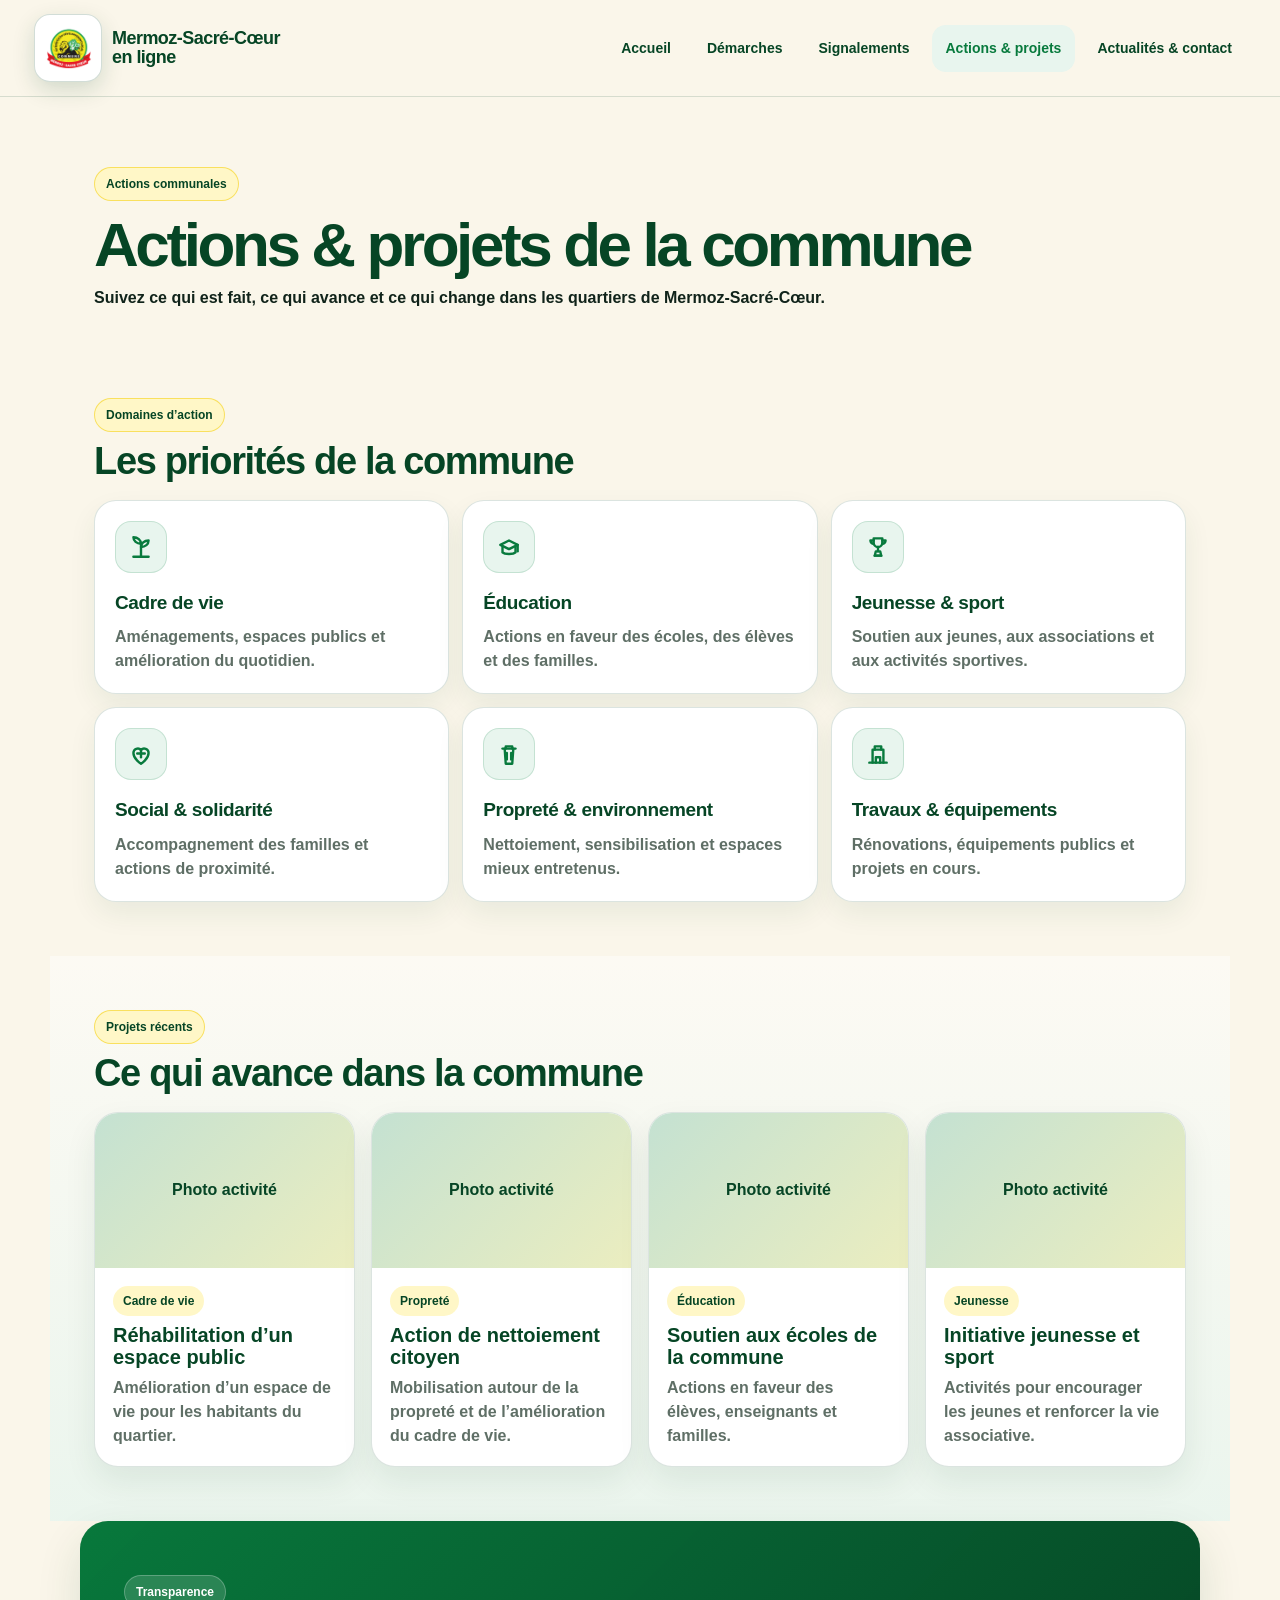
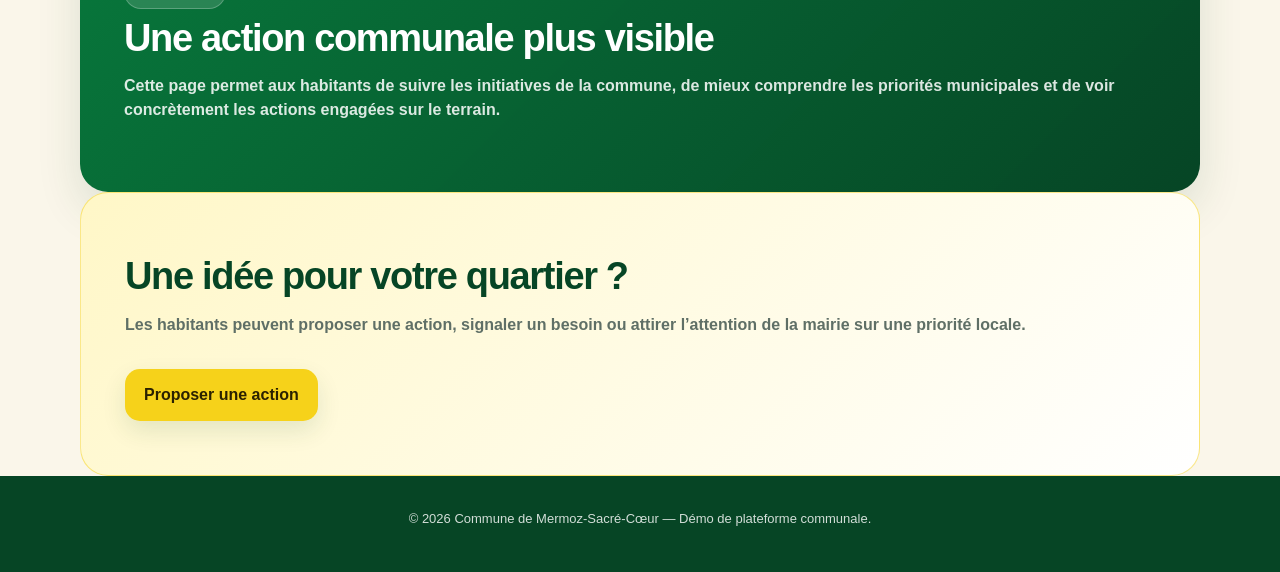
==== actions.html @ ed6dd38a "Create municipal demo website for Mermoz Sacre Coeur" ====
<!DOCTYPE html>
<html lang="fr">
<head>
  <meta charset="UTF-8" />
  <meta name="viewport" content="width=device-width, initial-scale=1.0" />

  <title>Actions & projets | Mermoz-Sacré-Cœur en ligne</title>

  <meta
    name="description"
    content="Découvrez les actions et projets de la commune de Mermoz-Sacré-Cœur : cadre de vie, éducation, jeunesse, solidarité, propreté et équipements."
  />

  <link rel="stylesheet" href="style.css" />
</head>

<body>
  <header class="site-header">
    <a href="index.html" class="brand" aria-label="Accueil">
      <img src="assets/logo-mairie.png" alt="Logo Commune de Mermoz-Sacré-Cœur" class="brand-logo" />
      <span class="brand-text">Mermoz-Sacré-Cœur<br />en ligne</span>
    </a>

    <button class="menu-toggle" aria-label="Ouvrir le menu">
      <span></span>
      <span></span>
      <span></span>
    </button>

    <nav class="nav-menu">
      <a href="index.html">Accueil</a>
      <a href="demarches.html">Démarches</a>
      <a href="signalements.html">Signalements</a>
      <a href="actions.html" class="active">Actions & projets</a>
      <a href="actualites-contact.html">Actualités & contact</a>
    </nav>
  </header>

  <main>
    <section class="section page-hero">
      <span class="badge">Actions communales</span>
      <h1>Actions & projets de la commune</h1>
      <p>
        Suivez ce qui est fait, ce qui avance et ce qui change dans les quartiers
        de Mermoz-Sacré-Cœur.
      </p>
    </section>

    <section class="section">
      <div class="section-heading">
        <span class="eyebrow">Domaines d’action</span>
        <h2>Les priorités de la commune</h2>
      </div>

      <div class="card-grid service-grid">
        <article class="feature-card">
          <span class="icon">
            <svg viewBox="0 0 24 24" aria-hidden="true">
              <path d="M12 21V9" />
              <path d="M12 9C8 9 5 6.5 5 3c4 0 7 2.5 7 6z" />
              <path d="M12 12c4 0 7-2.5 7-6-4 0-7 2.5-7 6z" />
              <path d="M5 21h14" />
            </svg>
          </span>
          <h3>Cadre de vie</h3>
          <p>Aménagements, espaces publics et amélioration du quotidien.</p>
        </article>

        <article class="feature-card">
          <span class="icon">
            <svg viewBox="0 0 24 24" aria-hidden="true">
              <path d="M4 10l8-4 8 4-8 4z" />
              <path d="M6 12v5c2 2 10 2 12 0v-5" />
              <path d="M20 10v6" />
            </svg>
          </span>
          <h3>Éducation</h3>
          <p>Actions en faveur des écoles, des élèves et des familles.</p>
        </article>

        <article class="feature-card">
          <span class="icon">
            <svg viewBox="0 0 24 24" aria-hidden="true">
              <path d="M8 4h8v4a4 4 0 0 1-8 0V4z" />
              <path d="M8 6H5a3 3 0 0 0 3 3" />
              <path d="M16 6h3a3 3 0 0 1-3 3" />
              <path d="M12 12v4" />
              <path d="M9 20h6" />
              <path d="M10 16h4l1 4H9z" />
            </svg>
          </span>
          <h3>Jeunesse & sport</h3>
          <p>Soutien aux jeunes, aux associations et aux activités sportives.</p>
        </article>

        <article class="feature-card">
          <span class="icon">
            <svg viewBox="0 0 24 24" aria-hidden="true">
              <path d="M12 21s-7-4.3-7-10a4 4 0 0 1 7-2.6A4 4 0 0 1 19 11c0 5.7-7 10-7 10z" />
              <path d="M12 8v7" />
              <path d="M8.5 11.5h7" />
            </svg>
          </span>
          <h3>Social & solidarité</h3>
          <p>Accompagnement des familles et actions de proximité.</p>
        </article>

        <article class="feature-card">
          <span class="icon">
            <svg viewBox="0 0 24 24" aria-hidden="true">
              <path d="M6 7h12" />
              <path d="M9 7V5h6v2" />
              <path d="M8 7l1 14h6l1-14" />
              <path d="M10 11v6" />
              <path d="M14 11v6" />
            </svg>
          </span>
          <h3>Propreté & environnement</h3>
          <p>Nettoiement, sensibilisation et espaces mieux entretenus.</p>
        </article>

        <article class="feature-card">
          <span class="icon">
            <svg viewBox="0 0 24 24" aria-hidden="true">
              <path d="M4 20h16" />
              <path d="M7 20V8h10v12" />
              <path d="M10 20v-5h4v5" />
              <path d="M9 8V5h6v3" />
            </svg>
          </span>
          <h3>Travaux & équipements</h3>
          <p>Rénovations, équipements publics et projets en cours.</p>
        </article>
      </div>
    </section>

    <section class="section soft-section">
      <div class="section-heading">
        <span class="eyebrow">Projets récents</span>
        <h2>Ce qui avance dans la commune</h2>
      </div>

      <div class="project-grid">
        <article class="project-card">
          <div class="project-image placeholder-image">Photo activité</div>
          <div class="project-content">
            <span>Cadre de vie</span>
            <h3>Réhabilitation d’un espace public</h3>
            <p>Amélioration d’un espace de vie pour les habitants du quartier.</p>
          </div>
        </article>

        <article class="project-card">
          <div class="project-image placeholder-image">Photo activité</div>
          <div class="project-content">
            <span>Propreté</span>
            <h3>Action de nettoiement citoyen</h3>
            <p>Mobilisation autour de la propreté et de l’amélioration du cadre de vie.</p>
          </div>
        </article>

        <article class="project-card">
          <div class="project-image placeholder-image">Photo activité</div>
          <div class="project-content">
            <span>Éducation</span>
            <h3>Soutien aux écoles de la commune</h3>
            <p>Actions en faveur des élèves, enseignants et familles.</p>
          </div>
        </article>

        <article class="project-card">
          <div class="project-image placeholder-image">Photo activité</div>
          <div class="project-content">
            <span>Jeunesse</span>
            <h3>Initiative jeunesse et sport</h3>
            <p>Activités pour encourager les jeunes et renforcer la vie associative.</p>
          </div>
        </article>
      </div>
    </section>

    <section class="section mayor-card">
      <div>
        <span class="eyebrow">Transparence</span>
        <h2>Une action communale plus visible</h2>
        <p>
          Cette page permet aux habitants de suivre les initiatives de la commune,
          de mieux comprendre les priorités municipales et de voir concrètement
          les actions engagées sur le terrain.
        </p>
      </div>
    </section>

    <section class="section report-card">
      <h2>Une idée pour votre quartier ?</h2>
      <p>
        Les habitants peuvent proposer une action, signaler un besoin ou attirer
        l’attention de la mairie sur une priorité locale.
      </p>
      <a href="signalements.html" class="btn btn-warning full-mobile">Proposer une action</a>
    </section>
  </main>

  <footer class="site-footer">
    <p>© 2026 Commune de Mermoz-Sacré-Cœur — Démo de plateforme communale.</p>
  </footer>

  <script src="script.js"></script>
</body>
</html>
---- style.css ----
:root {
  --green: #087a3d;
  --green-dark: #064525;
  --green-soft: #e8f5ee;
  --yellow: #f6d21a;
  --yellow-soft: #fff7c7;
  --red: #d71920;
  --cream: #faf6ea;
  --white: #ffffff;
  --text: #10231a;
  --muted: #5f6f66;
  --border: rgba(6, 69, 37, 0.14);
  --shadow: 0 18px 45px rgba(6, 69, 37, 0.12);
  --radius: 22px;
}

* {
  box-sizing: border-box;
}

html {
  scroll-behavior: smooth;
}

body {
  margin: 0;
  font-family: Arial, Helvetica, sans-serif;
  color: var(--text);
  background: var(--cream);
  line-height: 1.5;
}

a {
  color: inherit;
  text-decoration: none;
}

img {
  max-width: 100%;
  display: block;
}

/* HEADER */

.site-header {
  position: sticky;
  top: 0;
  z-index: 50;
  display: flex;
  align-items: center;
  justify-content: space-between;
  gap: 14px;
  padding: 10px 14px;
  background: rgba(250, 246, 234, 0.96);
  backdrop-filter: blur(16px);
  border-bottom: 1px solid var(--border);
}

.brand {
  display: flex;
  align-items: center;
  gap: 10px;
  min-width: 0;
}

.brand-logo {
  width: 58px;
  height: 58px;
  object-fit: contain;
  flex: 0 0 auto;
  background: #ffffff;
  padding: 5px;
  border-radius: 16px;
  border: 1px solid rgba(6, 69, 37, 0.18);
  box-shadow: 0 8px 22px rgba(6, 69, 37, 0.16);
}

.brand-text {
  font-size: 14px;
  font-weight: 900;
  line-height: 1.05;
  color: var(--green-dark);
  letter-spacing: -0.03em;
}

.menu-toggle {
  width: 44px;
  height: 44px;
  border: 1px solid var(--border);
  border-radius: 999px;
  background: var(--white);
  display: grid;
  place-content: center;
  gap: 5px;
  cursor: pointer;
  box-shadow: 0 8px 20px rgba(6, 69, 37, 0.08);
}

.menu-toggle span {
  display: block;
  width: 19px;
  height: 2px;
  background: var(--green-dark);
  border-radius: 99px;
}

.nav-menu {
  position: fixed;
  top: 82px;
  left: 14px;
  right: 14px;
  display: none;
  flex-direction: column;
  gap: 8px;
  padding: 12px;
  background: var(--white);
  border: 1px solid var(--border);
  border-radius: 20px;
  box-shadow: var(--shadow);
}

.nav-menu.open {
  display: flex;
}

.nav-menu a {
  padding: 13px 14px;
  border-radius: 14px;
  font-weight: 800;
  color: var(--green-dark);
}

.nav-menu a.active,
.nav-menu a:hover {
  background: var(--green-soft);
  color: var(--green);
}

/* HERO MOBILE-FIRST */

.hero {
  position: relative;
  min-height: 620px;
  display: flex;
  align-items: flex-end;
  padding: 112px 16px 30px;
  overflow: hidden;
  background: var(--green-dark);
}

.hero-bg {
  position: absolute;
  inset: 0;
  background:
    linear-gradient(
      180deg,
      rgba(250, 246, 234, 0.38) 0%,
      rgba(250, 246, 234, 0.70) 42%,
      rgba(250, 246, 234, 0.98) 100%
    ),
    url("assets/hero-mairie.jpg");
  background-size: cover;
  background-position: center 18%;
  transform: scale(1.03);
}

.hero::after {
  content: "";
  position: absolute;
  width: 260px;
  height: 260px;
  right: -90px;
  top: 90px;
  border-radius: 50%;
  background: radial-gradient(
    circle,
    rgba(246, 210, 26, 0.5),
    rgba(8, 122, 61, 0.12),
    transparent 70%
  );
}

.hero-content {
  position: relative;
  z-index: 2;
  width: 100%;
  max-width: 620px;
}

.badge,
.eyebrow {
  display: inline-flex;
  align-items: center;
  width: fit-content;
  padding: 7px 11px;
  border-radius: 999px;
  background: var(--yellow-soft);
  color: var(--green-dark);
  border: 1px solid rgba(246, 210, 26, 0.6);
  font-size: 12px;
  font-weight: 900;
}

.hero h1 {
  margin: 16px 0 8px;
  font-size: clamp(38px, 11vw, 72px);
  line-height: 0.95;
  letter-spacing: -0.055em;
  color: var(--green-dark);
}

.hero-subtitle {
  margin: 0;
  color: var(--green);
  font-size: clamp(20px, 5.6vw, 30px);
  font-weight: 900;
  font-style: italic;
}

.hero-text {
  margin: 16px 0 0;
  max-width: 520px;
  color: #263b30;
  font-size: 16px;
  font-weight: 700;
}

.hero-actions {
  display: grid;
  gap: 10px;
  margin-top: 22px;
}

.btn {
  display: inline-flex;
  align-items: center;
  justify-content: center;
  min-height: 52px;
  padding: 13px 18px;
  border-radius: 15px;
  font-weight: 900;
  border: 1px solid transparent;
  box-shadow: 0 10px 24px rgba(6, 69, 37, 0.11);
}

.btn-primary {
  background: var(--green);
  color: var(--white);
}

.btn-warning {
  background: var(--yellow);
  color: #2a2100;
}

.btn-outline {
  background: rgba(255, 255, 255, 0.82);
  color: var(--green-dark);
  border-color: rgba(8, 122, 61, 0.34);
}

.full-mobile {
  width: 100%;
  margin-top: 16px;
}

/* SECTIONS */

.section {
  padding: 30px 16px;
}

.page-hero {
  padding-top: 44px;
  padding-bottom: 20px;
}

.page-hero h1 {
  margin: 14px 0 10px;
  color: var(--green-dark);
  font-size: clamp(34px, 10vw, 62px);
  line-height: 0.98;
  letter-spacing: -0.055em;
}

.page-hero p {
  margin: 0;
  color: var(--text);
  max-width: 760px;
  font-weight: 650;
}

.section-heading {
  margin-bottom: 18px;
}

.section-heading h2,
.section h2 {
  margin: 10px 0 0;
  font-size: clamp(24px, 7vw, 38px);
  line-height: 1.05;
  letter-spacing: -0.035em;
  color: var(--green-dark);
}

.section-text {
  margin: 0 0 18px;
  color: var(--muted);
  font-weight: 650;
}

.trust-card {
  margin: -14px 16px 0;
  padding: 22px;
  background: var(--white);
  border: 1px solid var(--border);
  border-radius: var(--radius);
  box-shadow: var(--shadow);
  position: relative;
  z-index: 3;
}

.trust-card h2 {
  font-size: 22px;
}

.trust-list {
  display: grid;
  gap: 10px;
  margin-top: 16px;
}

.trust-list span {
  padding: 12px 13px;
  border-radius: 14px;
  background: var(--green-soft);
  color: var(--green-dark);
  font-weight: 850;
}

.card-grid {
  display: grid;
  grid-template-columns: 1fr;
  gap: 13px;
}

.feature-card,
.action-card,
.news-grid article {
  background: var(--white);
  border: 1px solid var(--border);
  border-radius: var(--radius);
  padding: 20px;
  box-shadow: 0 12px 28px rgba(6, 69, 37, 0.07);
}

.feature-card {
  min-height: 160px;
}

.icon {
  width: 52px;
  height: 52px;
  display: grid;
  place-items: center;
  margin-bottom: 16px;
  border-radius: 16px;
  background: var(--green-soft);
  border: 1px solid rgba(8, 122, 61, 0.16);
  color: var(--green);
}

.icon svg {
  width: 26px;
  height: 26px;
  stroke: currentColor;
  stroke-width: 2.2;
  fill: none;
  stroke-linecap: round;
  stroke-linejoin: round;
}

.feature-card h3,
.action-card h3,
.news-grid h3 {
  margin: 0 0 8px;
  color: var(--green-dark);
  font-size: 19px;
  letter-spacing: -0.02em;
}

.feature-card p,
.action-card p,
.news-grid article {
  margin: 0;
  color: var(--muted);
  font-weight: 650;
}

.soft-section {
  background: linear-gradient(
    180deg,
    rgba(255, 255, 255, 0.45),
    rgba(232, 245, 238, 0.85)
  );
}

.pill-grid {
  display: grid;
  grid-template-columns: 1fr 1fr;
  gap: 10px;
}

.pill-grid span {
  display: flex;
  align-items: center;
  min-height: 56px;
  padding: 12px;
  border-radius: 17px;
  background: var(--white);
  border: 1px solid var(--border);
  font-weight: 850;
  color: var(--green-dark);
}

.action-list {
  display: grid;
  gap: 12px;
}

.mayor-card {
  margin: 8px 16px;
  border-radius: 28px;
  background:
    linear-gradient(135deg, rgba(8, 122, 61, 0.96), rgba(6, 69, 37, 1)),
    var(--green-dark);
  color: var(--white);
  box-shadow: var(--shadow);
}

.mayor-card h2,
.mayor-card .eyebrow {
  color: var(--white);
}

.mayor-card .eyebrow {
  background: rgba(255, 255, 255, 0.14);
  border-color: rgba(255, 255, 255, 0.24);
}

.mayor-card p {
  color: rgba(255, 255, 255, 0.86);
  font-weight: 650;
}

.report-card {
  margin: 16px;
  border-radius: 28px;
  background: linear-gradient(135deg, var(--yellow-soft), var(--white));
  border: 1px solid rgba(246, 210, 26, 0.5);
}

.report-card p,
.contact-preview p {
  color: var(--muted);
  font-weight: 650;
}

.news-grid {
  display: grid;
  gap: 12px;
}

.news-grid span {
  display: inline-flex;
  margin-bottom: 8px;
  color: var(--green);
  font-weight: 900;
  font-size: 13px;
}

.contact-preview {
  background: var(--green-soft);
  border-top: 1px solid var(--border);
  border-bottom: 1px solid var(--border);
}

/* FORMULAIRE DE SIGNALEMENT */

.demo-form {
  display: grid;
  gap: 14px;
  padding: 18px;
  background: var(--white);
  border: 1px solid var(--border);
  border-radius: 24px;
  box-shadow: 0 14px 32px rgba(6, 69, 37, 0.08);
}

.demo-form label {
  display: grid;
  gap: 7px;
  color: var(--green-dark);
  font-size: 14px;
  font-weight: 900;
}

.demo-form input,
.demo-form select,
.demo-form textarea {
  width: 100%;
  border: 1px solid rgba(6, 69, 37, 0.18);
  border-radius: 15px;
  background: #ffffff;
  padding: 14px 14px;
  color: var(--text);
  font: inherit;
  font-weight: 650;
  outline: none;
}

.demo-form textarea {
  resize: vertical;
}

.demo-form input:focus,
.demo-form select:focus,
.demo-form textarea:focus {
  border-color: var(--green);
  box-shadow: 0 0 0 4px rgba(8, 122, 61, 0.12);
}

.demo-form input[type="file"] {
  padding: 12px;
  background: var(--green-soft);
}

.form-note {
  margin: 0;
  padding: 13px;
  border-radius: 16px;
  background: var(--yellow-soft);
  color: var(--green-dark);
  font-size: 13px;
  font-weight: 750;
}

/* CARTES PROJETS */

.project-grid {
  display: grid;
  gap: 16px;
}

.project-card {
  overflow: hidden;
  background: var(--white);
  border: 1px solid var(--border);
  border-radius: 24px;
  box-shadow: 0 14px 32px rgba(6, 69, 37, 0.08);
}

.project-image {
  min-height: 155px;
  display: grid;
  place-items: center;
  background:
    linear-gradient(135deg, rgba(8, 122, 61, 0.16), rgba(246, 210, 26, 0.22)),
    var(--green-soft);
  color: var(--green-dark);
  font-weight: 900;
}

.project-image img {
  width: 100%;
  height: 100%;
  min-height: 155px;
  object-fit: cover;
}

.project-content {
  padding: 18px;
}

.project-content span {
  display: inline-flex;
  margin-bottom: 8px;
  padding: 6px 10px;
  border-radius: 999px;
  background: var(--yellow-soft);
  color: var(--green-dark);
  font-size: 12px;
  font-weight: 900;
}

.project-content h3 {
  margin: 0 0 8px;
  color: var(--green-dark);
  font-size: 20px;
  line-height: 1.1;
}

.project-content p {
  margin: 0;
  color: var(--muted);
  font-weight: 650;
}

/* ACTUALITÉS, AVIS DE DÉCÈS ET CONTACT */

.obituary-section {
  background: linear-gradient(
    180deg,
    rgba(255, 255, 255, 0.65),
    rgba(232, 245, 238, 0.75)
  );
}

.obituary-list {
  display: grid;
  gap: 14px;
}

.obituary-card {
  padding: 20px;
  background: var(--white);
  border: 1px solid rgba(6, 69, 37, 0.14);
  border-radius: 24px;
  box-shadow: 0 14px 32px rgba(6, 69, 37, 0.07);
}

.obituary-card span {
  display: inline-flex;
  margin-bottom: 10px;
  padding: 6px 10px;
  border-radius: 999px;
  background: var(--green-soft);
  color: var(--green-dark);
  font-size: 12px;
  font-weight: 900;
}

.obituary-card h3 {
  margin: 0 0 8px;
  color: var(--green-dark);
  font-size: 20px;
  line-height: 1.1;
}

.obituary-card p {
  margin: 0;
  color: var(--muted);
  font-weight: 650;
}

.contact-page {
  background: var(--cream);
}

.contact-grid {
  display: grid;
  gap: 12px;
}

.contact-card {
  padding: 18px;
  background: var(--white);
  border: 1px solid var(--border);
  border-radius: 22px;
  box-shadow: 0 12px 28px rgba(6, 69, 37, 0.06);
}

.contact-card h3 {
  margin: 0 0 6px;
  color: var(--green-dark);
  font-size: 17px;
}

.contact-card p {
  margin: 0;
  color: var(--muted);
  font-weight: 650;
}

.map-placeholder {
  min-height: 180px;
  display: grid;
  place-items: center;
  margin: 16px 0 0;
  padding: 22px;
  text-align: center;
  color: var(--green-dark);
  font-weight: 850;
  background:
    linear-gradient(135deg, rgba(8, 122, 61, 0.12), rgba(246, 210, 26, 0.18)),
    var(--green-soft);
  border: 1px dashed rgba(6, 69, 37, 0.25);
  border-radius: 24px;
}

/* SECTION À LA UNE */

.featured-section {
  padding-top: 26px;
}

.featured-grid {
  display: grid;
  gap: 14px;
}

.featured-main {
  position: relative;
  overflow: hidden;
  min-height: 340px;
  display: flex;
  flex-direction: column;
  justify-content: flex-end;
  padding: 24px;
  border-radius: 28px;
  background:
    linear-gradient(
      180deg,
      rgba(6, 69, 37, 0.10) 0%,
      rgba(6, 69, 37, 0.55) 48%,
      rgba(6, 69, 37, 0.94) 100%
    ),
    url("assets/a-la-une-popenguine.jpg");
  background-size: cover;
  background-position: center;
  color: var(--white);
  box-shadow: var(--shadow);
}

.featured-tag,
.featured-side span {
  display: inline-flex;
  width: fit-content;
  margin-bottom: 12px;
  padding: 7px 11px;
  border-radius: 999px;
  font-size: 12px;
  font-weight: 900;
}

.featured-tag {
  background: rgba(255, 255, 255, 0.14);
  color: var(--white);
  border: 1px solid rgba(255, 255, 255, 0.24);
}

.featured-main h3 {
  margin: 0 0 10px;
  font-size: 25px;
  line-height: 1.05;
  letter-spacing: -0.03em;
}

.featured-main p {
  margin: 0 0 18px;
  color: rgba(255, 255, 255, 0.86);
  font-weight: 650;
}

.featured-side {
  display: grid;
  gap: 14px;
}

.featured-side article {
  padding: 20px;
  border-radius: 24px;
  background: var(--white);
  border: 1px solid var(--border);
  box-shadow: 0 12px 28px rgba(6, 69, 37, 0.07);
}

.featured-side span {
  background: var(--yellow-soft);
  color: var(--green-dark);
}

.featured-side h3 {
  margin: 0 0 8px;
  color: var(--green-dark);
  font-size: 20px;
  line-height: 1.1;
}

.featured-side p {
  margin: 0;
  color: var(--muted);
  font-weight: 650;
}

.site-footer {
  padding: 20px 16px 30px;
  background: var(--green-dark);
  color: rgba(255, 255, 255, 0.82);
  font-size: 13px;
  text-align: center;
}

/* CORRECTION MOBILE : PHOTO EN BANDE, TEXTE SUR FOND PROPRE */

@media (max-width: 759px) {
  .hero {
    min-height: auto;
    display: block;
    padding: 245px 16px 30px;
    background: var(--cream);
  }

  .hero-bg {
    height: 235px;
    bottom: auto;
    background:
      linear-gradient(
        180deg,
        rgba(250, 246, 234, 0.18) 0%,
        rgba(250, 246, 234, 0.46) 60%,
        rgba(250, 246, 234, 1) 100%
      ),
      url("assets/hero-mairie.jpg");
    background-size: cover;
    background-position: center 18%;
    transform: scale(1.01);
  }

  .hero-content {
    padding: 0;
  }

  .hero h1 {
    margin-top: 14px;
    font-size: 38px;
    line-height: 0.98;
  }

  .hero-subtitle {
    font-size: 20px;
  }

  .hero-text {
    font-size: 15px;
  }

  .hero-actions {
    margin-top: 18px;
  }
}

/* TABLETTE ET ORDINATEUR */

@media (min-width: 760px) {
  .site-header {
    padding: 14px 34px;
  }

  .brand-logo {
    width: 68px;
    height: 68px;
  }

  .brand-text {
    font-size: 18px;
  }

  .menu-toggle {
    display: none;
  }

  .nav-menu {
    position: static;
    display: flex;
    flex-direction: row;
    align-items: center;
    box-shadow: none;
    border: 0;
    background: transparent;
    padding: 0;
  }

  .nav-menu a {
    font-size: 14px;
  }

  .hero {
    min-height: 620px;
    padding: 120px 44px 70px;
    align-items: center;
  }

  .hero-bg {
    background:
      linear-gradient(
        90deg,
        rgba(250, 246, 234, 0.96) 0%,
        rgba(250, 246, 234, 0.88) 35%,
        rgba(250, 246, 234, 0.58) 68%,
        rgba(250, 246, 234, 0.38) 100%
      ),
      url("assets/hero-mairie.jpg");
    background-size: cover;
    background-position: center 28%;
    transform: scale(1.02);
  }

  .hero-content {
    max-width: 590px;
    padding: 34px;
    border-radius: 30px;
    background: rgba(255, 255, 255, 0.54);
    border: 1px solid rgba(6, 69, 37, 0.12);
    box-shadow: 0 24px 60px rgba(6, 69, 37, 0.12);
    backdrop-filter: blur(10px);
  }

  .hero h1 {
    font-size: clamp(54px, 5.4vw, 78px);
    max-width: 560px;
  }

  .hero-text {
    font-size: 17px;
    max-width: 500px;
  }

  .hero-actions {
    display: flex;
    flex-wrap: wrap;
  }

  .section {
    padding: 54px 44px;
    max-width: 1180px;
    margin: 0 auto;
  }

  .page-hero {
    padding-top: 70px;
    padding-bottom: 34px;
  }

  .trust-card {
    max-width: 1040px;
    margin: -36px auto 0;
  }

  .trust-list,
  .action-list,
  .news-grid {
    grid-template-columns: repeat(3, 1fr);
  }

  .card-grid {
    grid-template-columns: repeat(4, 1fr);
  }

  .service-grid {
    grid-template-columns: repeat(3, 1fr);
  }

  .pill-grid {
    grid-template-columns: repeat(6, 1fr);
  }

  .project-grid {
    grid-template-columns: repeat(4, 1fr);
  }

  .obituary-list {
    grid-template-columns: repeat(2, 1fr);
  }

  .contact-grid {
    grid-template-columns: repeat(4, 1fr);
  }

  .featured-grid {
    grid-template-columns: 1.35fr 0.85fr;
    align-items: stretch;
  }

  .featured-side {
    grid-template-rows: 1fr 1fr;
  }

  .featured-main {
    padding: 34px;
  }

  .featured-main h3 {
    font-size: 34px;
  }

  .mayor-card,
  .report-card {
    max-width: 1120px;
    margin-left: auto;
    margin-right: auto;
  }

  .full-mobile {
    width: auto;
  }
}
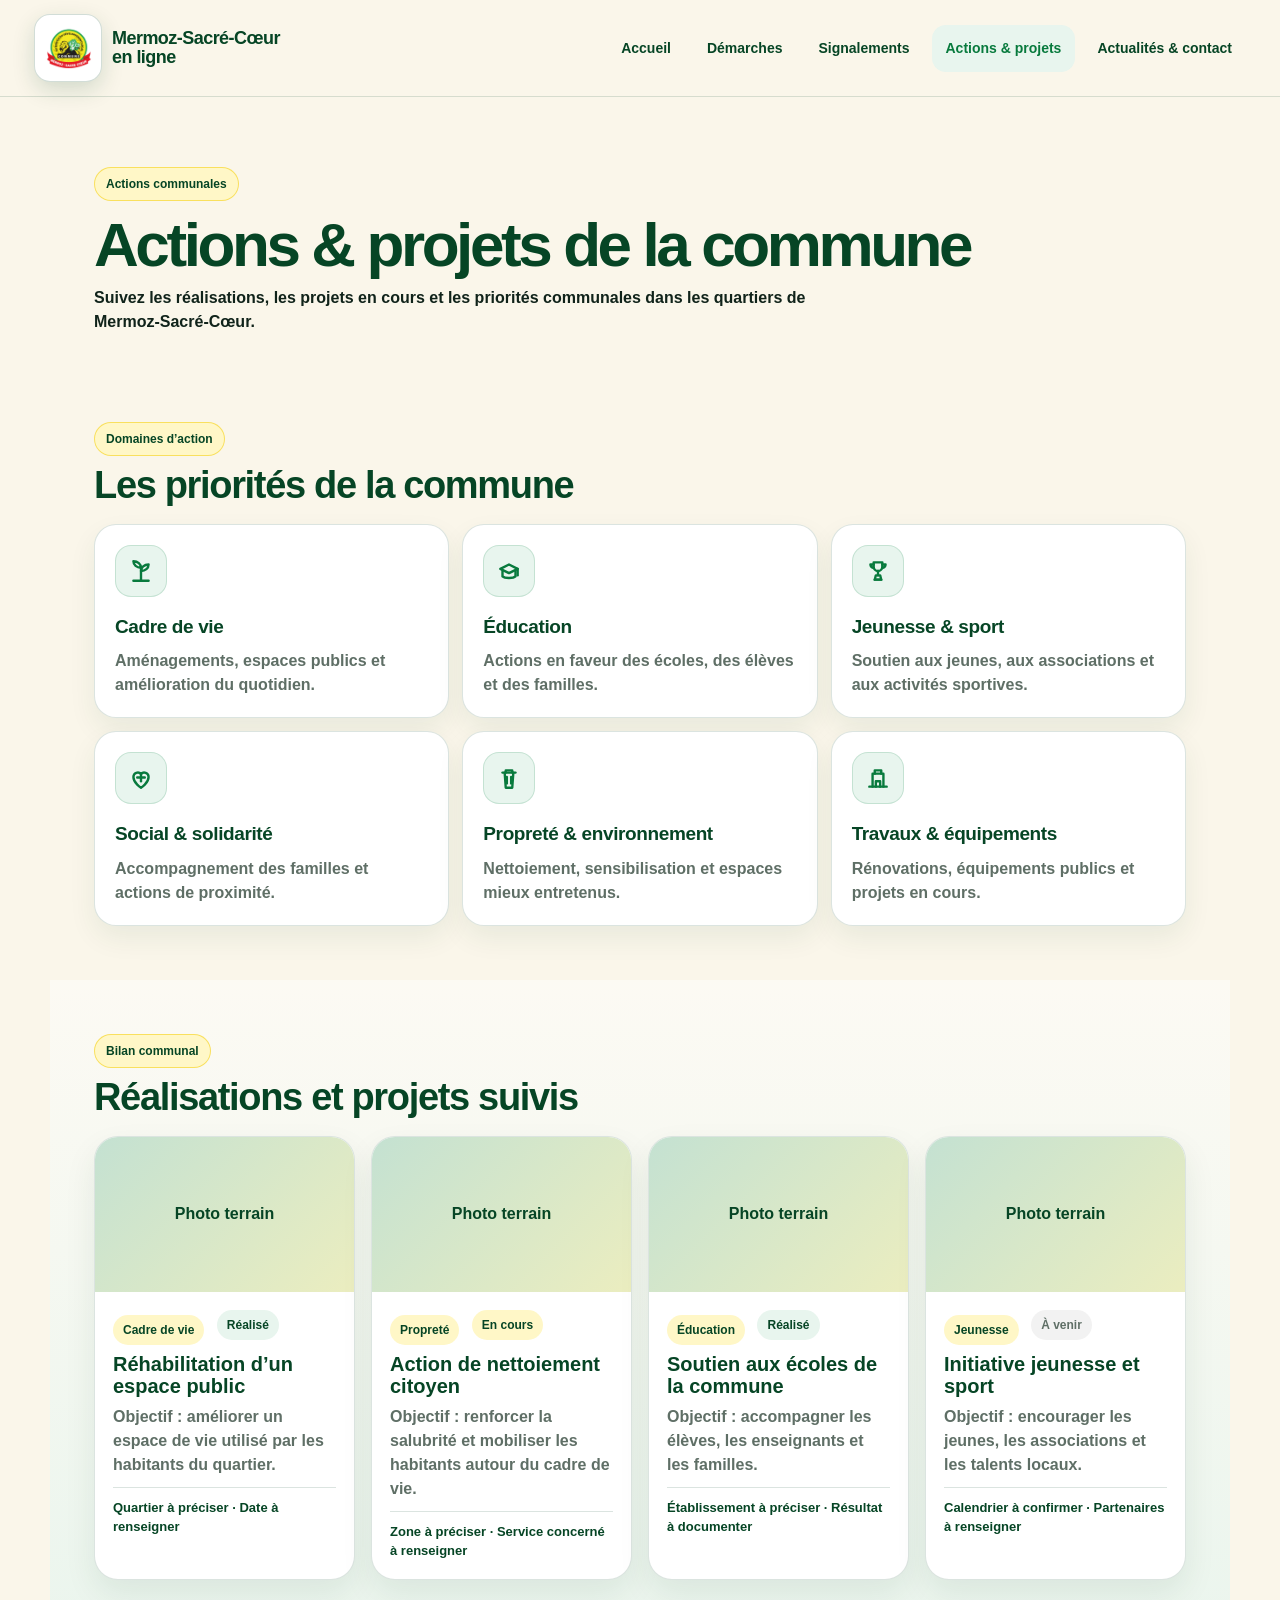
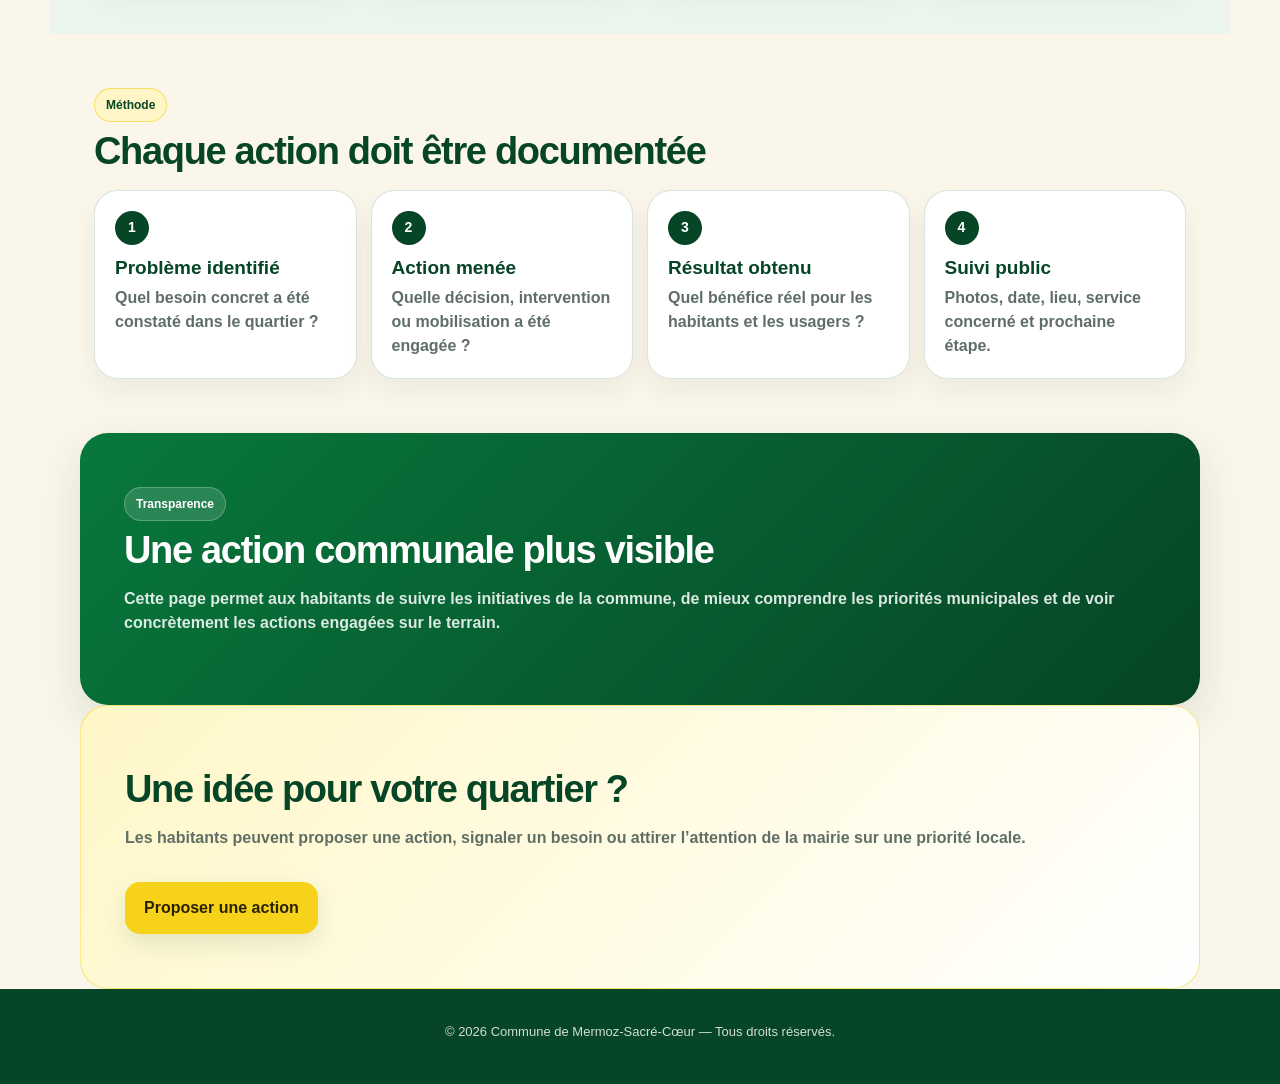
==== commit 9e5b184d: "Améliore le site communal de Mermoz" ====
--- a/actions.html
+++ b/actions.html
@@ -41,8 +41,8 @@
       <span class="badge">Actions communales</span>
       <h1>Actions & projets de la commune</h1>
       <p>
-        Suivez ce qui est fait, ce qui avance et ce qui change dans les quartiers
-        de Mermoz-Sacré-Cœur.
+        Suivez les réalisations, les projets en cours et les priorités communales
+        dans les quartiers de Mermoz-Sacré-Cœur.
       </p>
     </section>
 
@@ -136,45 +136,83 @@
 
     <section class="section soft-section">
       <div class="section-heading">
-        <span class="eyebrow">Projets récents</span>
-        <h2>Ce qui avance dans la commune</h2>
+        <span class="eyebrow">Bilan communal</span>
+        <h2>Réalisations et projets suivis</h2>
       </div>
 
       <div class="project-grid">
         <article class="project-card">
-          <div class="project-image placeholder-image">Photo activité</div>
+          <div class="project-image placeholder-image">Photo terrain</div>
           <div class="project-content">
             <span>Cadre de vie</span>
+            <small class="status status-done">Réalisé</small>
             <h3>Réhabilitation d’un espace public</h3>
-            <p>Amélioration d’un espace de vie pour les habitants du quartier.</p>
-          </div>
-        </article>
-
-        <article class="project-card">
-          <div class="project-image placeholder-image">Photo activité</div>
+            <p><strong>Objectif :</strong> améliorer un espace de vie utilisé par les habitants du quartier.</p>
+            <p class="project-meta">Quartier à préciser · Date à renseigner</p>
+          </div>
+        </article>
+
+        <article class="project-card">
+          <div class="project-image placeholder-image">Photo terrain</div>
           <div class="project-content">
             <span>Propreté</span>
+            <small class="status status-progress">En cours</small>
             <h3>Action de nettoiement citoyen</h3>
-            <p>Mobilisation autour de la propreté et de l’amélioration du cadre de vie.</p>
-          </div>
-        </article>
-
-        <article class="project-card">
-          <div class="project-image placeholder-image">Photo activité</div>
+            <p><strong>Objectif :</strong> renforcer la salubrité et mobiliser les habitants autour du cadre de vie.</p>
+            <p class="project-meta">Zone à préciser · Service concerné à renseigner</p>
+          </div>
+        </article>
+
+        <article class="project-card">
+          <div class="project-image placeholder-image">Photo terrain</div>
           <div class="project-content">
             <span>Éducation</span>
+            <small class="status status-done">Réalisé</small>
             <h3>Soutien aux écoles de la commune</h3>
-            <p>Actions en faveur des élèves, enseignants et familles.</p>
-          </div>
-        </article>
-
-        <article class="project-card">
-          <div class="project-image placeholder-image">Photo activité</div>
+            <p><strong>Objectif :</strong> accompagner les élèves, les enseignants et les familles.</p>
+            <p class="project-meta">Établissement à préciser · Résultat à documenter</p>
+          </div>
+        </article>
+
+        <article class="project-card">
+          <div class="project-image placeholder-image">Photo terrain</div>
           <div class="project-content">
             <span>Jeunesse</span>
+            <small class="status status-next">À venir</small>
             <h3>Initiative jeunesse et sport</h3>
-            <p>Activités pour encourager les jeunes et renforcer la vie associative.</p>
-          </div>
+            <p><strong>Objectif :</strong> encourager les jeunes, les associations et les talents locaux.</p>
+            <p class="project-meta">Calendrier à confirmer · Partenaires à renseigner</p>
+          </div>
+        </article>
+      </div>
+    </section>
+
+    <section class="section">
+      <div class="section-heading">
+        <span class="eyebrow">Méthode</span>
+        <h2>Chaque action doit être documentée</h2>
+      </div>
+
+      <div class="timeline-grid">
+        <article>
+          <strong>1</strong>
+          <h3>Problème identifié</h3>
+          <p>Quel besoin concret a été constaté dans le quartier ?</p>
+        </article>
+        <article>
+          <strong>2</strong>
+          <h3>Action menée</h3>
+          <p>Quelle décision, intervention ou mobilisation a été engagée ?</p>
+        </article>
+        <article>
+          <strong>3</strong>
+          <h3>Résultat obtenu</h3>
+          <p>Quel bénéfice réel pour les habitants et les usagers ?</p>
+        </article>
+        <article>
+          <strong>4</strong>
+          <h3>Suivi public</h3>
+          <p>Photos, date, lieu, service concerné et prochaine étape.</p>
         </article>
       </div>
     </section>
@@ -202,7 +240,7 @@
   </main>
 
   <footer class="site-footer">
-    <p>© 2026 Commune de Mermoz-Sacré-Cœur — Démo de plateforme communale.</p>
+    <p>© 2026 Commune de Mermoz-Sacré-Cœur — Tous droits réservés.</p>
   </footer>
 
   <script src="script.js"></script>
--- a/style.css
+++ b/style.css
@@ -487,7 +487,7 @@
 
 /* FORMULAIRE DE SIGNALEMENT */
 
-.demo-form {
+.signalement-form {
   display: grid;
   gap: 14px;
   padding: 18px;
@@ -497,7 +497,7 @@
   box-shadow: 0 14px 32px rgba(6, 69, 37, 0.08);
 }
 
-.demo-form label {
+.signalement-form label {
   display: grid;
   gap: 7px;
   color: var(--green-dark);
@@ -505,9 +505,9 @@
   font-weight: 900;
 }
 
-.demo-form input,
-.demo-form select,
-.demo-form textarea {
+.signalement-form input,
+.signalement-form select,
+.signalement-form textarea {
   width: 100%;
   border: 1px solid rgba(6, 69, 37, 0.18);
   border-radius: 15px;
@@ -519,18 +519,18 @@
   outline: none;
 }
 
-.demo-form textarea {
+.signalement-form textarea {
   resize: vertical;
 }
 
-.demo-form input:focus,
-.demo-form select:focus,
-.demo-form textarea:focus {
+.signalement-form input:focus,
+.signalement-form select:focus,
+.signalement-form textarea:focus {
   border-color: var(--green);
   box-shadow: 0 0 0 4px rgba(8, 122, 61, 0.12);
 }
 
-.demo-form input[type="file"] {
+.signalement-form input[type="file"] {
   padding: 12px;
   background: var(--green-soft);
 }
@@ -1004,4 +1004,123 @@
   .full-mobile {
     width: auto;
   }
-}+}
+/* AJOUTS VERSION INSTITUTIONNELLE */
+
+.stats-section {
+  display: grid;
+  gap: 14px;
+  padding-top: 22px;
+  padding-bottom: 22px;
+}
+
+.stat-card {
+  padding: 20px;
+  border-radius: 24px;
+  background: var(--white);
+  border: 1px solid var(--border);
+  box-shadow: 0 12px 28px rgba(6, 69, 37, 0.06);
+}
+
+.stat-card strong {
+  display: block;
+  color: var(--green-dark);
+  font-size: 34px;
+  line-height: 1;
+  letter-spacing: -0.04em;
+}
+
+.stat-card span {
+  display: block;
+  margin-top: 7px;
+  color: var(--muted);
+  font-weight: 800;
+}
+
+.timeline-grid {
+  display: grid;
+  gap: 14px;
+}
+
+.timeline-grid article {
+  padding: 20px;
+  border-radius: 24px;
+  background: var(--white);
+  border: 1px solid var(--border);
+  box-shadow: 0 12px 28px rgba(6, 69, 37, 0.06);
+}
+
+.timeline-grid strong {
+  display: inline-grid;
+  place-items: center;
+  width: 34px;
+  height: 34px;
+  margin-bottom: 12px;
+  border-radius: 999px;
+  background: var(--green-dark);
+  color: var(--white);
+  font-size: 14px;
+}
+
+.timeline-grid h3 {
+  margin: 0 0 8px;
+  color: var(--green-dark);
+  font-size: 19px;
+  line-height: 1.12;
+}
+
+.timeline-grid p {
+  margin: 0;
+  color: var(--muted);
+  font-weight: 650;
+}
+
+.mini-process {
+  margin-bottom: 18px;
+}
+
+.status {
+  display: inline-flex;
+  width: fit-content;
+  margin: 0 0 10px 8px;
+  padding: 6px 10px;
+  border-radius: 999px;
+  font-size: 12px;
+  font-weight: 900;
+  vertical-align: middle;
+}
+
+.status-done {
+  background: var(--green-soft);
+  color: var(--green-dark);
+}
+
+.status-progress {
+  background: var(--yellow-soft);
+  color: var(--green-dark);
+}
+
+.status-next {
+  background: #f2f2f2;
+  color: var(--muted);
+}
+
+.project-meta {
+  margin-top: 10px !important;
+  padding-top: 10px;
+  border-top: 1px solid var(--border);
+  font-size: 13px;
+  color: var(--green-dark) !important;
+  font-weight: 850 !important;
+}
+
+@media (min-width: 760px) {
+  .stats-section {
+    grid-template-columns: repeat(3, 1fr);
+    max-width: 1040px;
+  }
+
+  .timeline-grid {
+    grid-template-columns: repeat(4, 1fr);
+  }
+}
